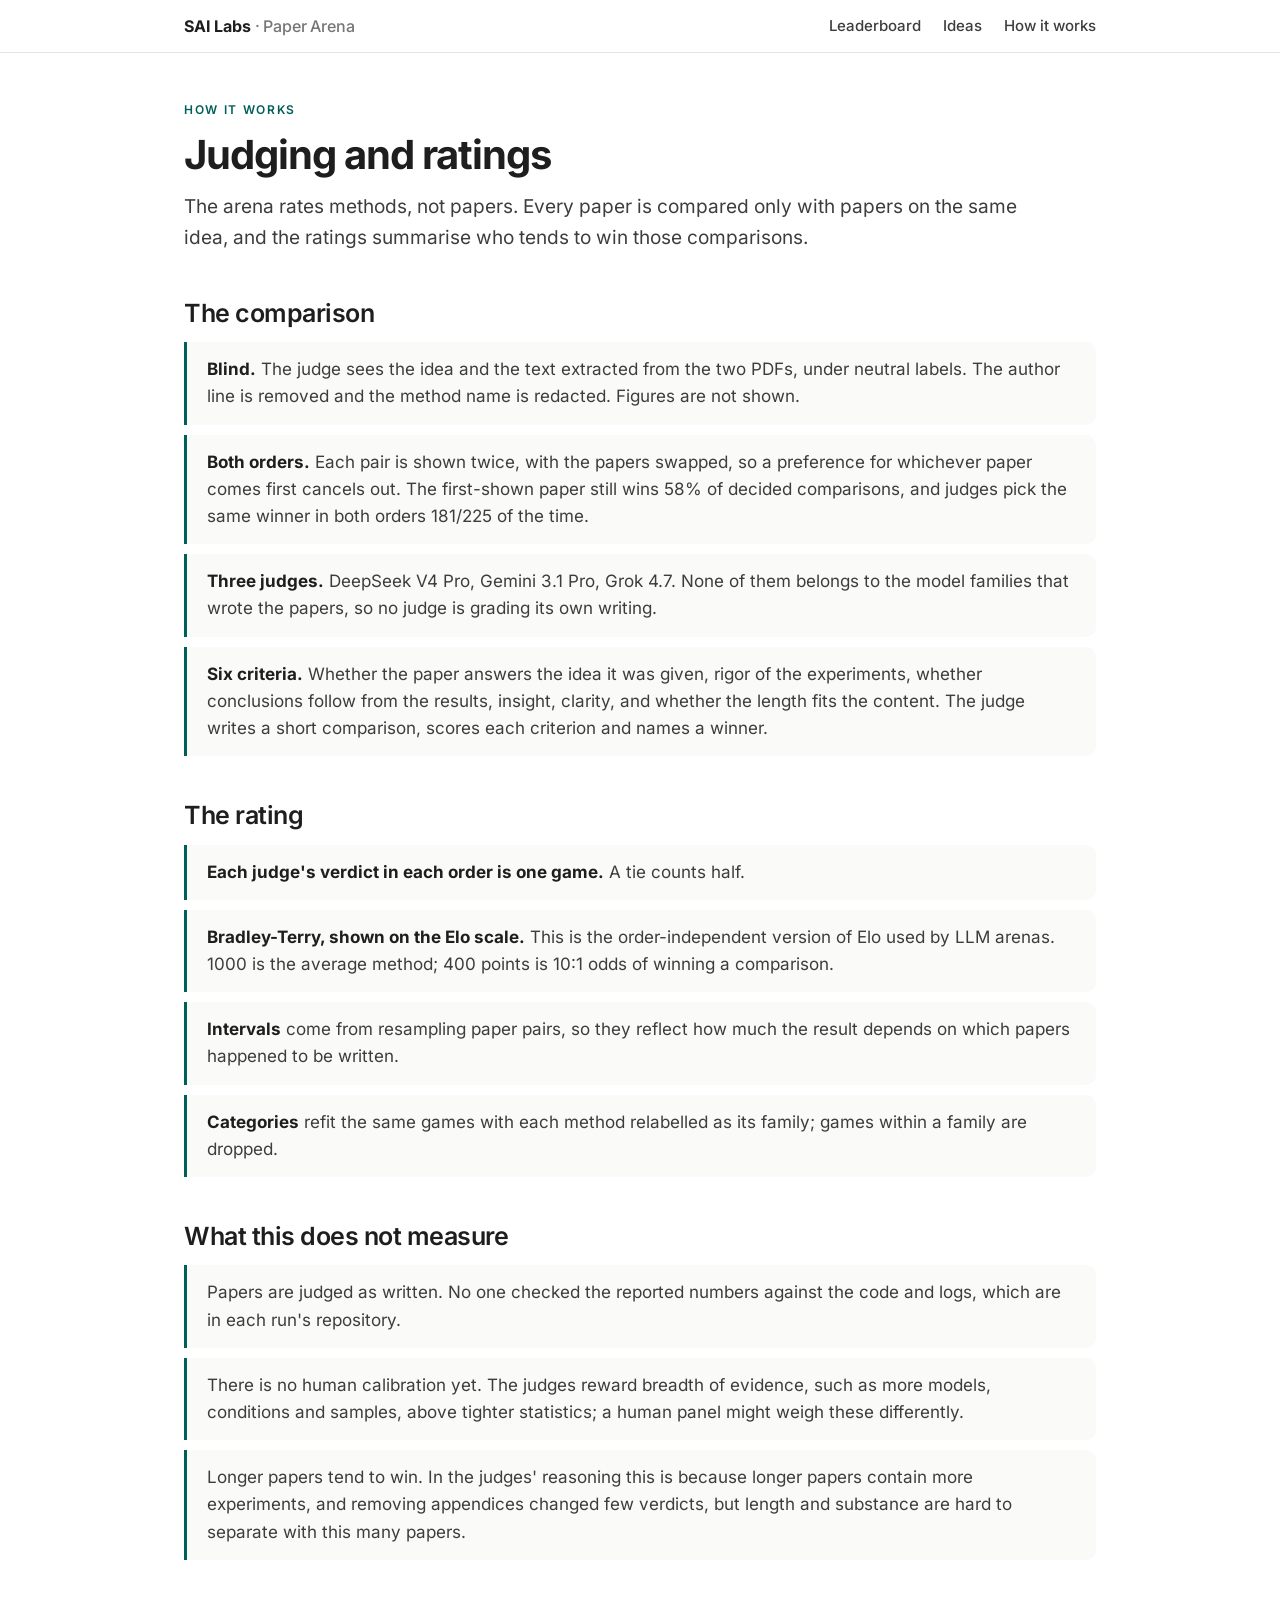
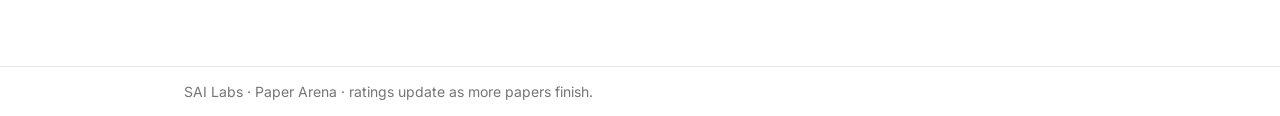
==== method.html @ ccfa4e0a "Add paper arena site, LLM judge and Elo ratings Static leaderboard for six automated research method" ====
<!doctype html>
<html lang="en"><head><meta charset="utf-8">
<meta name="viewport" content="width=device-width, initial-scale=1">
<title>How it works · Paper Arena</title>
<link rel="icon" href="data:image/svg+xml,%3Csvg xmlns='http://www.w3.org/2000/svg' viewBox='0 0 16 16'%3E%3Crect width='16' height='16' rx='4' fill='%23005f5a'/%3E%3C/svg%3E">
<link rel="stylesheet" href="assets/style.css">
</head><body>
<header class="top"><div class="inner">
<a class="brand" href="index.html">SAI Labs <span>· Paper Arena</span></a>
<nav><a href="index.html">Leaderboard</a><a href="index.html#ideas">Ideas</a><a href="method.html">How it works</a></nav>
</div></header>
<main class="wrap">

<p class="eyebrow">How it works</p>
<h1>Judging and ratings</h1>
<p class="lead">The arena rates methods, not papers. Every paper is compared only with papers on the same idea, and the ratings summarise who tends to win those comparisons.</p>

<h2>The comparison</h2>
<ul>
<li><b>Blind.</b> The judge sees the idea and the text extracted from the two PDFs, under neutral labels. The author line is removed and the method name is redacted. Figures are not shown.</li>
<li><b>Both orders.</b> Each pair is shown twice, with the papers swapped, so a preference for whichever paper comes first cancels out. The first-shown paper still wins 58% of decided comparisons, and judges pick the same winner in both orders 181/225 of the time.</li>
<li><b>Three judges.</b> DeepSeek V4 Pro, Gemini 3.1 Pro, Grok 4.7. None of them belongs to the model families that wrote the papers, so no judge is grading its own writing.</li>
<li><b>Six criteria.</b> Whether the paper answers the idea it was given, rigor of the experiments, whether conclusions follow from the results, insight, clarity, and whether the length fits the content. The judge writes a short comparison, scores each criterion and names a winner.</li>
</ul>

<h2>The rating</h2>
<ul>
<li><b>Each judge's verdict in each order is one game.</b> A tie counts half.</li>
<li><b>Bradley-Terry, shown on the Elo scale.</b> This is the order-independent version of Elo used by LLM arenas. 1000 is the average method; 400 points is 10:1 odds of winning a comparison.</li>
<li><b>Intervals</b> come from resampling paper pairs, so they reflect how much the result depends on which papers happened to be written.</li>
<li><b>Categories</b> refit the same games with each method relabelled as its family; games within a family are dropped.</li>
</ul>

<h2>What this does not measure</h2>
<ul>
<li>Papers are judged as written. No one checked the reported numbers against the code and logs, which are in each run's repository.</li>
<li>There is no human calibration yet. The judges reward breadth of evidence, such as more models, conditions and samples, above tighter statistics; a human panel might weigh these differently.</li>
<li>Longer papers tend to win. In the judges' reasoning this is because longer papers contain more experiments, and removing appendices changed few verdicts, but length and substance are hard to separate with this many papers.</li>
</ul>

</main>
<footer class="foot"><div class="inner">SAI Labs · Paper Arena · ratings update as more papers finish.</div></footer>
</body></html>
---- assets/style.css ----
@font-face{font-family:"Inter";font-style:normal;font-weight:100 900;font-display:swap;src:url(inter.woff2) format("woff2")}
:root{--bg:#ffffff;--surface:#fafaf8;--ink:#1e1e1e;--ink2:#3d3d3d;--muted:#757575;--line:#d9d9d9;--line-soft:#e6e4dd;
  --green:#005f5a;--green-accent:#00896c;--purple:#4b47b5;
  --font:"Inter",ui-sans-serif,system-ui,-apple-system,"Segoe UI",Roboto,Helvetica,Arial,sans-serif}
*{box-sizing:border-box}
html{-webkit-text-size-adjust:100%}
body{margin:0;background:var(--bg);color:var(--ink);font-family:var(--font);-webkit-font-smoothing:antialiased;line-height:1.5}
a{color:var(--green)}
.top{border-bottom:1px solid var(--line-soft)}
.top .inner,.foot .inner{max-width:960px;margin:0 auto;padding:14px 24px;display:flex;align-items:center;justify-content:space-between;gap:16px;flex-wrap:wrap}
.brand{font-weight:700;text-decoration:none;color:var(--ink);letter-spacing:-.01em}
.brand span{color:var(--muted);font-weight:500}
.top nav{display:flex;gap:22px}
.top nav a{text-decoration:none;color:var(--ink2);font-size:15px;font-weight:500}
.top nav a:hover{color:var(--green)}
.wrap{max-width:960px;margin:0 auto;padding:48px 24px 80px}
.eyebrow{font-size:12px;font-weight:600;letter-spacing:.14em;text-transform:uppercase;color:var(--green);margin:0 0 14px}
h1{font-size:40px;line-height:1.1;letter-spacing:-.025em;font-weight:700;margin:0 0 14px}
.lead{font-size:19px;line-height:1.65;color:var(--ink2);max-width:70ch;margin:0 0 30px}
h2{font-size:25px;letter-spacing:-.02em;font-weight:600;line-height:1.22;margin:0 0 14px}
main > h2{margin-top:44px}
main > ul{margin:0 0 26px;padding:0;list-style:none}
main > ul li{font-size:17px;line-height:1.6;color:var(--ink2);background:var(--surface);border-left:3px solid var(--green);border-radius:0 10px 10px 0;padding:14px 20px;margin:0 0 10px}
main > ul li b{color:var(--ink)}
.stats{display:flex;gap:44px;flex-wrap:wrap;margin:6px 0 26px}
.stat .n{font-size:44px;font-weight:700;letter-spacing:-.025em;line-height:1;color:var(--green);font-variant-numeric:tabular-nums}
.stat .l{font-size:14.5px;color:var(--ink2);margin-top:8px}
.fig{background:var(--surface);border:1px solid var(--line);border-radius:16px;padding:30px 32px;margin:22px 0;box-shadow:0 1px 3px rgba(0,0,0,.05)}
.intro{margin:-6px 0 18px;color:var(--ink2);font-size:16px;max-width:74ch}
.note{margin:18px 0 0;color:var(--ink2);font-size:15.5px;line-height:1.5;max-width:82ch}
.muted{color:var(--muted)}
svg{display:block;width:100%;height:auto}
svg text{font-family:var(--font)}
.axl{fill:var(--muted);font-size:15px}
.val{fill:var(--ink);font-size:17px;font-weight:600;font-variant-numeric:tabular-nums}
.lbl{fill:var(--ink);font-size:17px}
.sub{fill:var(--muted)}
.sec{fill:var(--ink);font-size:17px;font-weight:600}
.dot{display:inline-block;width:11px;height:11px;border-radius:3px;margin-right:9px;vertical-align:-1px}
table.board{width:100%;border-collapse:collapse;font-size:16px;font-variant-numeric:tabular-nums}
table.board th{text-align:left;font-weight:600;color:var(--muted);font-size:13px;letter-spacing:.04em;text-transform:uppercase;padding:0 10px 10px 0;border-bottom:1px solid var(--line)}
table.board td{padding:12px 10px 12px 0;border-bottom:1px solid var(--line-soft);vertical-align:middle}
table.board tr:last-child td{border-bottom:0}
table.board .num{text-align:right;padding-right:0;padding-left:10px}
table.board th.num{padding-right:0}
table.board .strong{font-weight:600}
table.board .rank{font-weight:600;white-space:nowrap}
table.board .spread{font-size:12px;color:var(--muted);font-weight:500;margin-left:6px}
table.board td.title{color:var(--ink2);font-size:15px;line-height:1.35}
table.papers td a{font-weight:500}
.matrixwrap{overflow-x:auto}
table.matrix{border-collapse:separate;border-spacing:3px;font-size:14.5px;font-variant-numeric:tabular-nums}
table.matrix th{font-weight:500;color:var(--ink2);text-align:left;white-space:nowrap;padding:4px 10px 4px 0;font-size:14px}
table.matrix thead th{vertical-align:bottom;text-align:center;padding:0 4px 6px;line-height:1.2}
table.matrix thead th small{color:var(--muted);font-weight:400}
table.matrix td{width:78px;height:40px;text-align:center;border-radius:6px}
table.matrix td.self{background:transparent}
table.matrix td.na{color:var(--muted)}
.ideas{display:grid;gap:12px}
.idea{display:grid;grid-template-columns:40px 1fr;gap:14px;padding:16px 18px;background:#fff;border:1px solid var(--line-soft);border-radius:12px;text-decoration:none;color:inherit;transition:border-color .15s}
.idea:hover{border-color:var(--green)}
.idea .n{font-size:26px;font-weight:700;color:var(--green);letter-spacing:-.02em;line-height:1.1}
.idea h3{margin:0 0 4px;font-size:18px;font-weight:600;letter-spacing:-.01em}
.idea p{margin:0 0 8px;color:var(--ink2);font-size:15px;line-height:1.5;display:-webkit-box;-webkit-line-clamp:2;-webkit-box-orient:vertical;overflow:hidden}
.idea .meta{font-size:13.5px;color:var(--muted)}
ul.methods{margin:0 0 6px;padding:0;list-style:none}
ul.methods li{font-size:16.5px;line-height:1.6;color:var(--ink2);padding:0 0 10px}
ul.methods b{color:var(--ink)}
.hyp p{font-size:18px;line-height:1.7;color:var(--ink2);margin:0 0 16px;max-width:76ch}
details.bg{margin:4px 0 30px;max-width:76ch}
details.bg summary{cursor:pointer;color:var(--green);font-weight:500;font-size:16px}
details.bg p{font-size:16px;line-height:1.65;color:var(--ink2);margin:12px 0}
.pick{display:flex;gap:22px;flex-wrap:wrap;margin:0 0 14px}
.pick label{font-size:14px;color:var(--muted);font-weight:500;display:flex;flex-direction:column;gap:6px;flex:1;min-width:220px}
.pick select{font:inherit;font-size:15px;padding:8px 10px;border:1px solid var(--line);border-radius:8px;background:#fff;color:var(--ink)}
.pdfs{display:grid;grid-template-columns:1fr 1fr;gap:14px}
.pane{background:#fff;border:1px solid var(--line);border-radius:12px;overflow:hidden;min-width:0}
.pane-head{display:flex;justify-content:space-between;gap:12px;padding:10px 14px;font-size:13.5px;color:var(--ink2);border-bottom:1px solid var(--line-soft)}
.pane-head span{overflow:hidden;text-overflow:ellipsis;white-space:nowrap}
.pane-head a{white-space:nowrap;font-weight:500}
.pane iframe{display:block;width:100%;height:78vh;border:0;background:#f2f2f0}
h2.sub{margin-top:34px;font-size:21px}
.tally{display:flex;gap:22px;flex-wrap:wrap;align-items:center;margin:0 0 16px;font-size:16px}
.tally .t b{margin-right:6px}
.verdicts{display:grid;gap:12px}
.verdict{background:#fff;border:1px solid var(--line-soft);border-radius:12px;padding:16px 18px}
.verdict .vh{display:flex;gap:14px;flex-wrap:wrap;align-items:baseline;font-size:14.5px;margin-bottom:8px}
.verdict .win{margin-left:auto;color:var(--green);font-weight:600}
.verdict p{margin:0 0 12px;font-size:15.5px;line-height:1.6;color:var(--ink2)}
table.scores{border-collapse:collapse;font-size:13.5px;font-variant-numeric:tabular-nums}
table.scores th{font-weight:500;color:var(--muted);text-align:left;padding:3px 14px 3px 0;white-space:nowrap}
table.scores thead th{text-align:center;padding:0 6px 4px;font-size:12.5px}
table.scores td{text-align:center;padding:3px 6px;color:var(--ink)}
.foot{border-top:1px solid var(--line-soft);color:var(--muted);font-size:14px}
@media (max-width:760px){
  .wrap{padding:32px 16px 60px}
  h1{font-size:31px}
  .fig{padding:22px 18px;border-radius:12px}
  .pdfs{grid-template-columns:1fr}
  .pane iframe{height:70vh}
  .stats{gap:28px}
  .stat .n{font-size:36px}
  table.board{font-size:14.5px}
  table.board td.title{display:none}
  table.board th:nth-child(2):not(:first-child){}
}
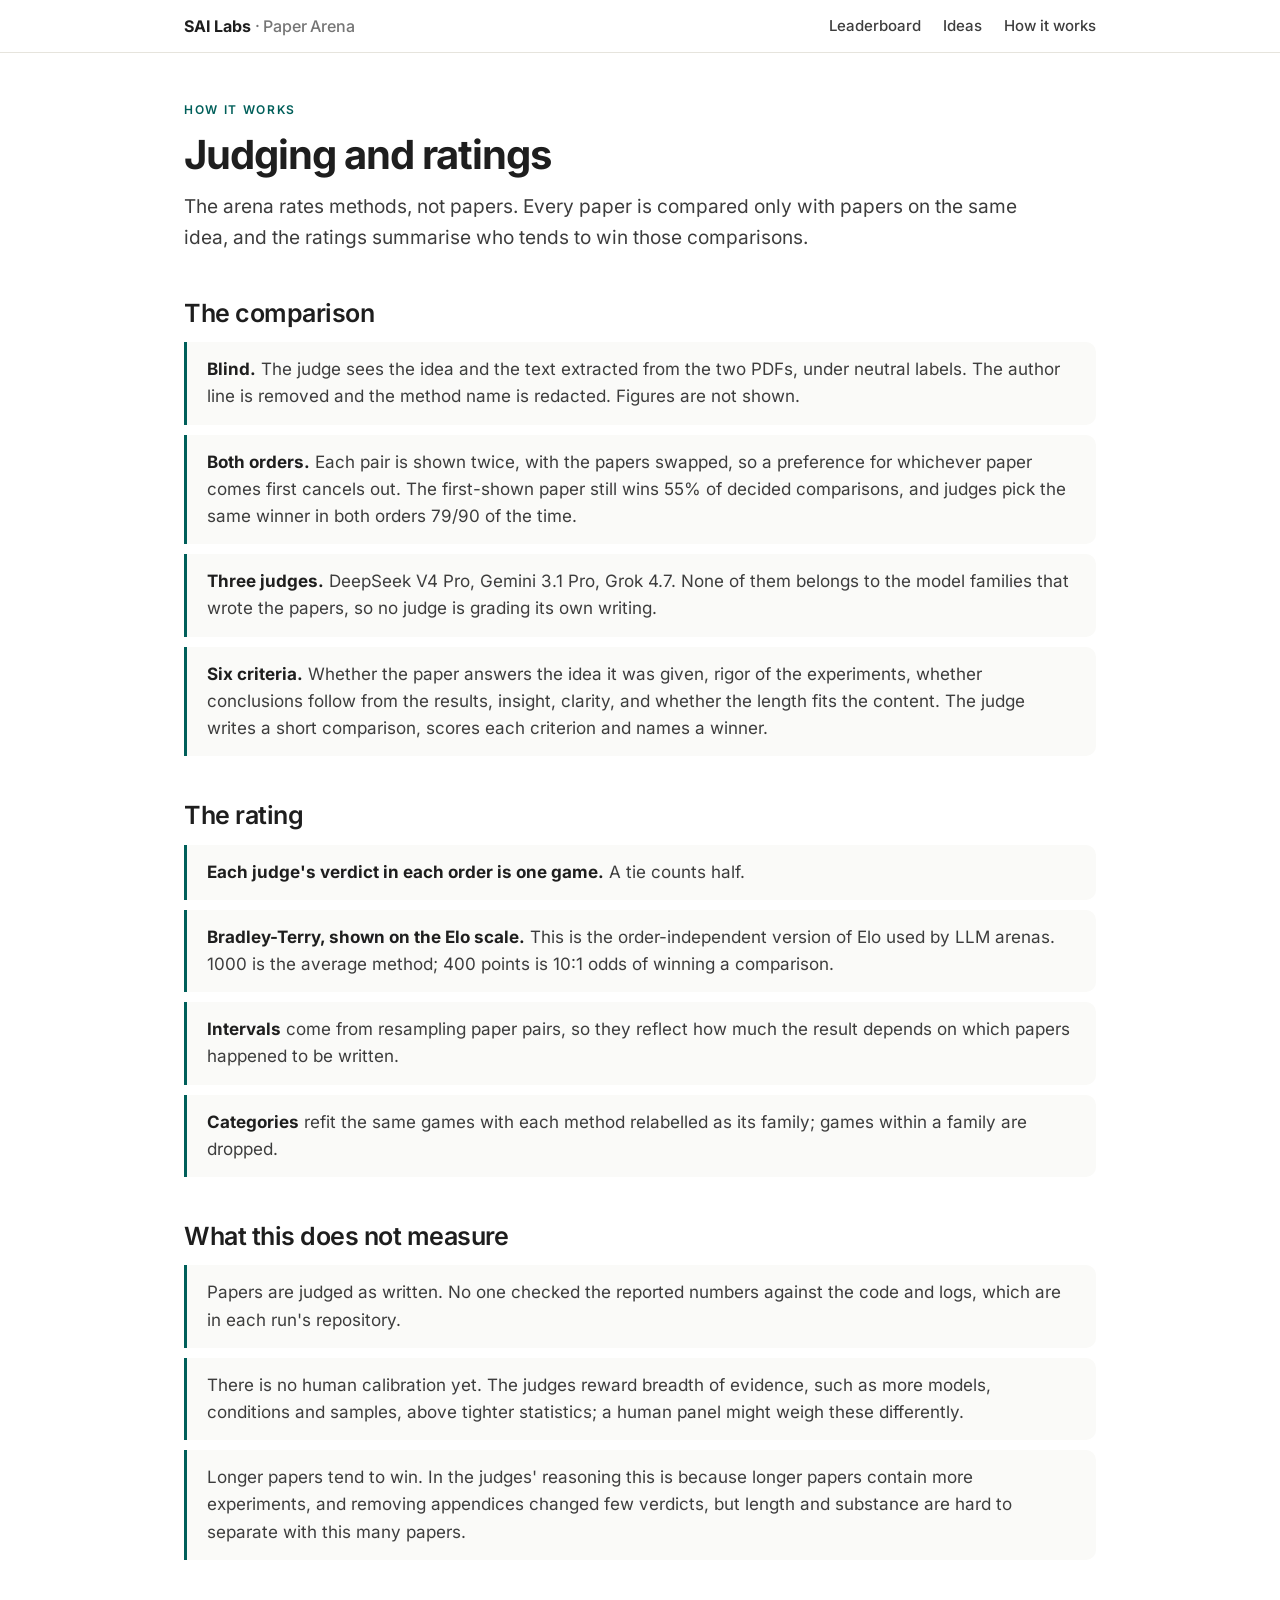
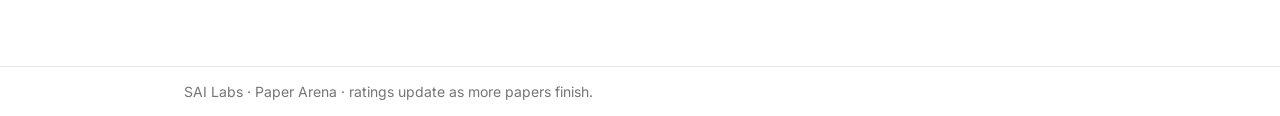
==== commit ba4bea8e: "Site: show Opus 5.5 and GPT-5.6-sol methods only; bar chart for ratings Co-Authored-By: Claude Fable" ====
--- a/method.html
+++ b/method.html
@@ -18,7 +18,7 @@
 <h2>The comparison</h2>
 <ul>
 <li><b>Blind.</b> The judge sees the idea and the text extracted from the two PDFs, under neutral labels. The author line is removed and the method name is redacted. Figures are not shown.</li>
-<li><b>Both orders.</b> Each pair is shown twice, with the papers swapped, so a preference for whichever paper comes first cancels out. The first-shown paper still wins 58% of decided comparisons, and judges pick the same winner in both orders 181/225 of the time.</li>
+<li><b>Both orders.</b> Each pair is shown twice, with the papers swapped, so a preference for whichever paper comes first cancels out. The first-shown paper still wins 55% of decided comparisons, and judges pick the same winner in both orders 79/90 of the time.</li>
 <li><b>Three judges.</b> DeepSeek V4 Pro, Gemini 3.1 Pro, Grok 4.7. None of them belongs to the model families that wrote the papers, so no judge is grading its own writing.</li>
 <li><b>Six criteria.</b> Whether the paper answers the idea it was given, rigor of the experiments, whether conclusions follow from the results, insight, clarity, and whether the length fits the content. The judge writes a short comparison, scores each criterion and names a winner.</li>
 </ul>
